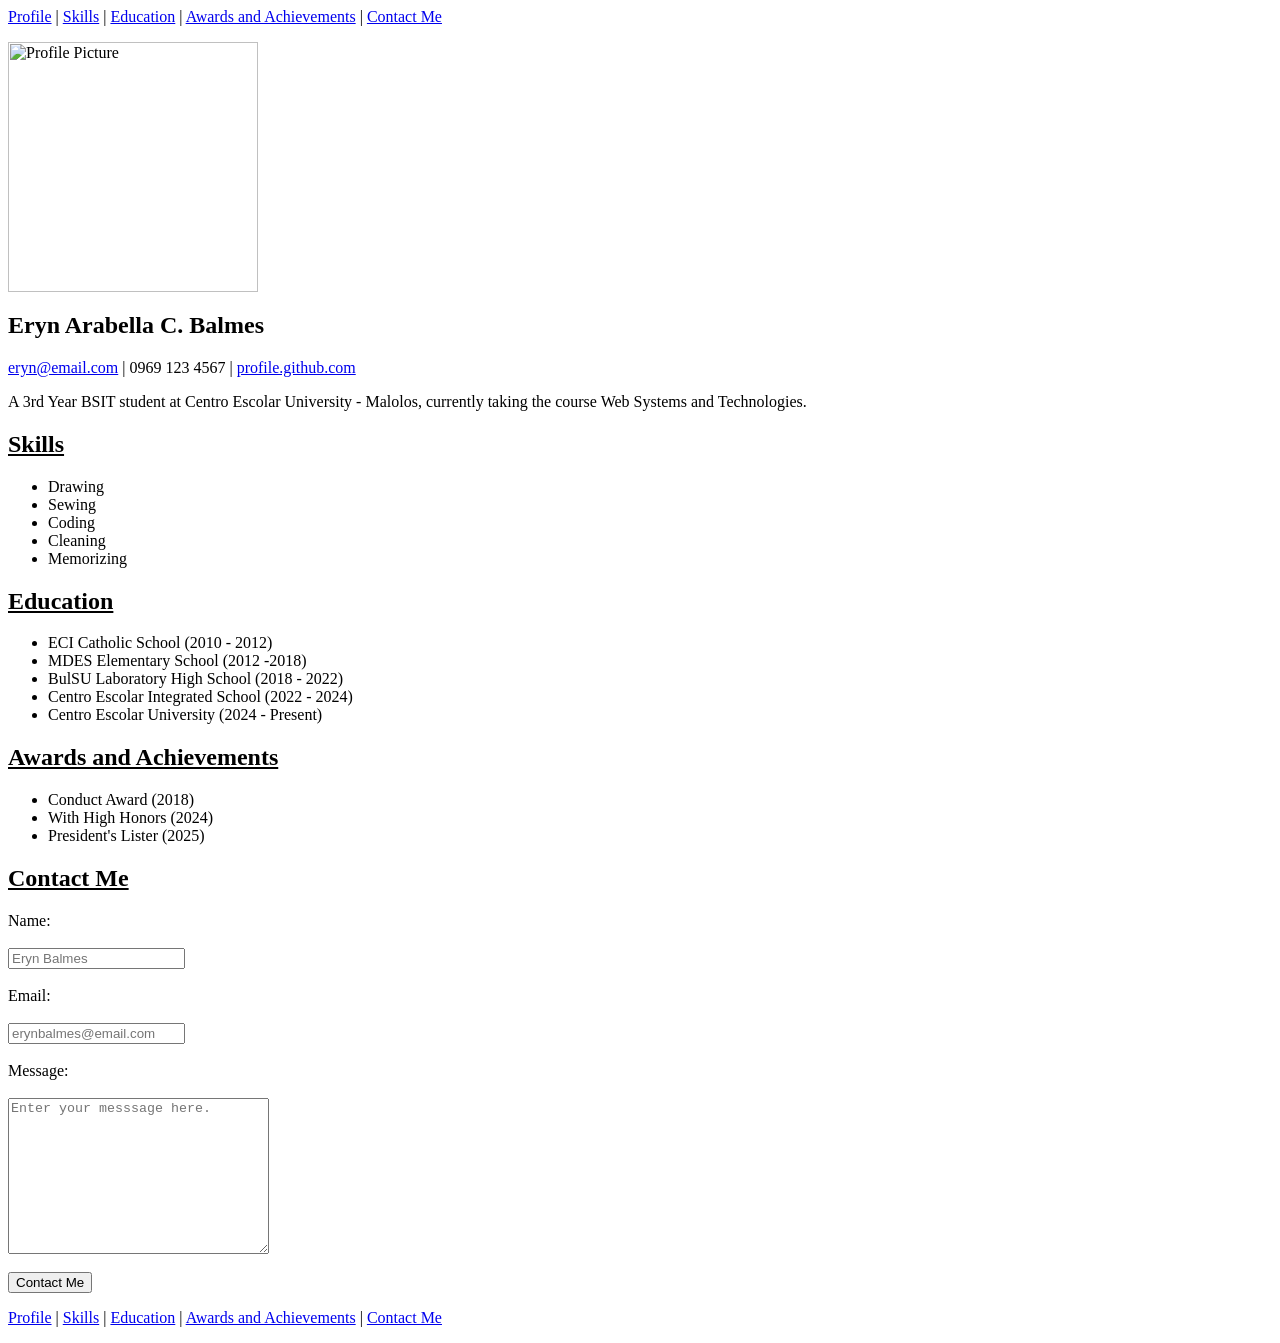
==== index.html @ 463a87ef "20" ====
<!DOCTYPE>
<html>
    <head>
        <meta charset="UTF-8">
        <title>PRIN135-PrelimExam</title>
    </head>

    <body>
        <header>
            <nav>
                <p><a href="#profile">Profile</a> |
                    <a href="#skills">Skills</a> | 
                    <a href="#education">Education</a> | 
                    <a href="#awards-and-achievements">Awards and Achievements</a> | 
                    <a href="#contact-me">Contact Me</a>
                </p>
            </nav>
        </header>

        <main>
            <section id="profile">
                <img src="https://encrypted-tbn0.gstatic.com/images?q=tbn:ANd9GcQ1rJT-6N7_VlaLS8rNq-G2VfBq84roXvgaKneuFckylw&s=10" alt="Profile Picture" width="250">
                <h1>Eryn Arabella C. Balmes</h1>
                <p><a href="https://mail.google.com" target="_blank">eryn@email.com</a> | 0969 123 4567 | <a href="https://github.com/balmes2433695-ops/PRIN135-PrelimExam.git" target="_blank">profile.github.com</a></p>
                <p>A 3rd Year BSIT student at Centro Escolar University - Malolos, currently taking the course Web Systems and Technologies.</p>
            </section>
            <section id="skills">
                <h1><u>Skills</u></h1>
                <ul>
                    <li>Drawing</li>
                    <li>Sewing</li>
                    <li>Coding</li>
                    <li>Cleaning</li>
                    <li>Memorizing</li>
                </ul>
            </section>
            <section id="education">
                <h1><u>Education</u></h1>
                <ul>
                    <li>ECI Catholic School (2010 - 2012)</li>
                    <li>MDES Elementary School (2012 -2018)</li>
                    <li>BulSU Laboratory High School (2018 - 2022)</li>
                    <li>Centro Escolar Integrated School (2022 - 2024)</li>
                    <li>Centro Escolar University (2024 - Present)</li>
                </ul>
            </section>
            <section id="awards-and-achievements">
                <h1><u>Awards and Achievements</u></h1>
                <ul>
                    <li>Conduct Award (2018)</li>
                    <li>With High Honors (2024)</li>
                    <li>President's Lister (2025)</li>
                </ul>
            </section>
            <section id="contact-me">
                <h1><u>Contact Me</u></h1>

                <label for="name">Name:</label><br><br>
                <input id="name" type="text" required maxlength="25" placeholder="Eryn Balmes"><br><br>
                
                <label for="email">Email:</label><br><br>
                <input id="email" type="email" required maxlength="25" placeholder="erynbalmes@email.com"><br><br>

                <label for="message">Message:</label><br><br>
                <textarea required maxlength="255" cols="30" rows="10" placeholder="Enter your messsage here."></textarea><br><br>

                <button type="submit">Contact Me</button>

            </section>
        </main>

        <footer>
            <nav>
                <p><a href="#profile">Profile</a> |
                    <a href="#skills">Skills</a> | 
                    <a href="#education">Education</a> | 
                    <a href="#awards-and-achievements">Awards and Achievements</a> | 
                    <a href="#contact-me">Contact Me</a>
                </p>
            </nav>
        </footer>
    </body>
</html>
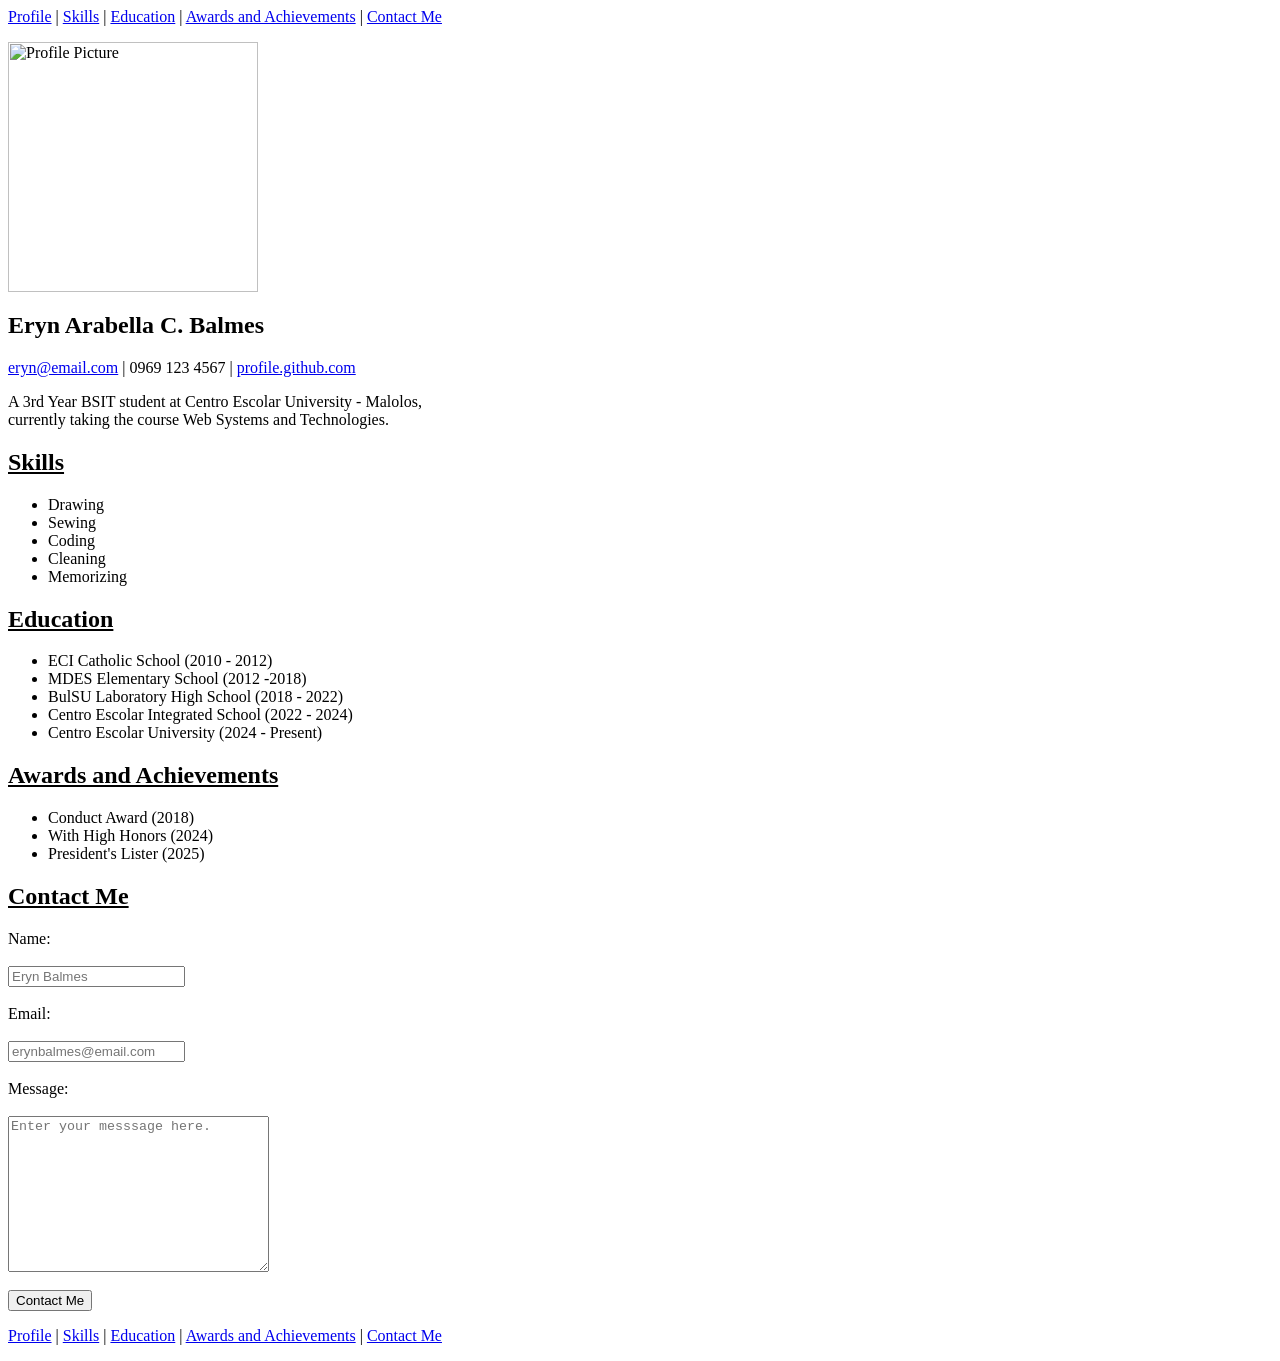
==== commit 8423ee3a: "Final" ====
--- a/index.html
+++ b/index.html
@@ -22,7 +22,7 @@
                 <img src="https://encrypted-tbn0.gstatic.com/images?q=tbn:ANd9GcQ1rJT-6N7_VlaLS8rNq-G2VfBq84roXvgaKneuFckylw&s=10" alt="Profile Picture" width="250">
                 <h1>Eryn Arabella C. Balmes</h1>
                 <p><a href="https://mail.google.com" target="_blank">eryn@email.com</a> | 0969 123 4567 | <a href="https://github.com/balmes2433695-ops/PRIN135-PrelimExam.git" target="_blank">profile.github.com</a></p>
-                <p>A 3rd Year BSIT student at Centro Escolar University - Malolos, currently taking the course Web Systems and Technologies.</p>
+                <p>A 3rd Year BSIT student at Centro Escolar University - Malolos,<br>currently taking the course Web Systems and Technologies.</p>
             </section>
             <section id="skills">
                 <h1><u>Skills</u></h1>
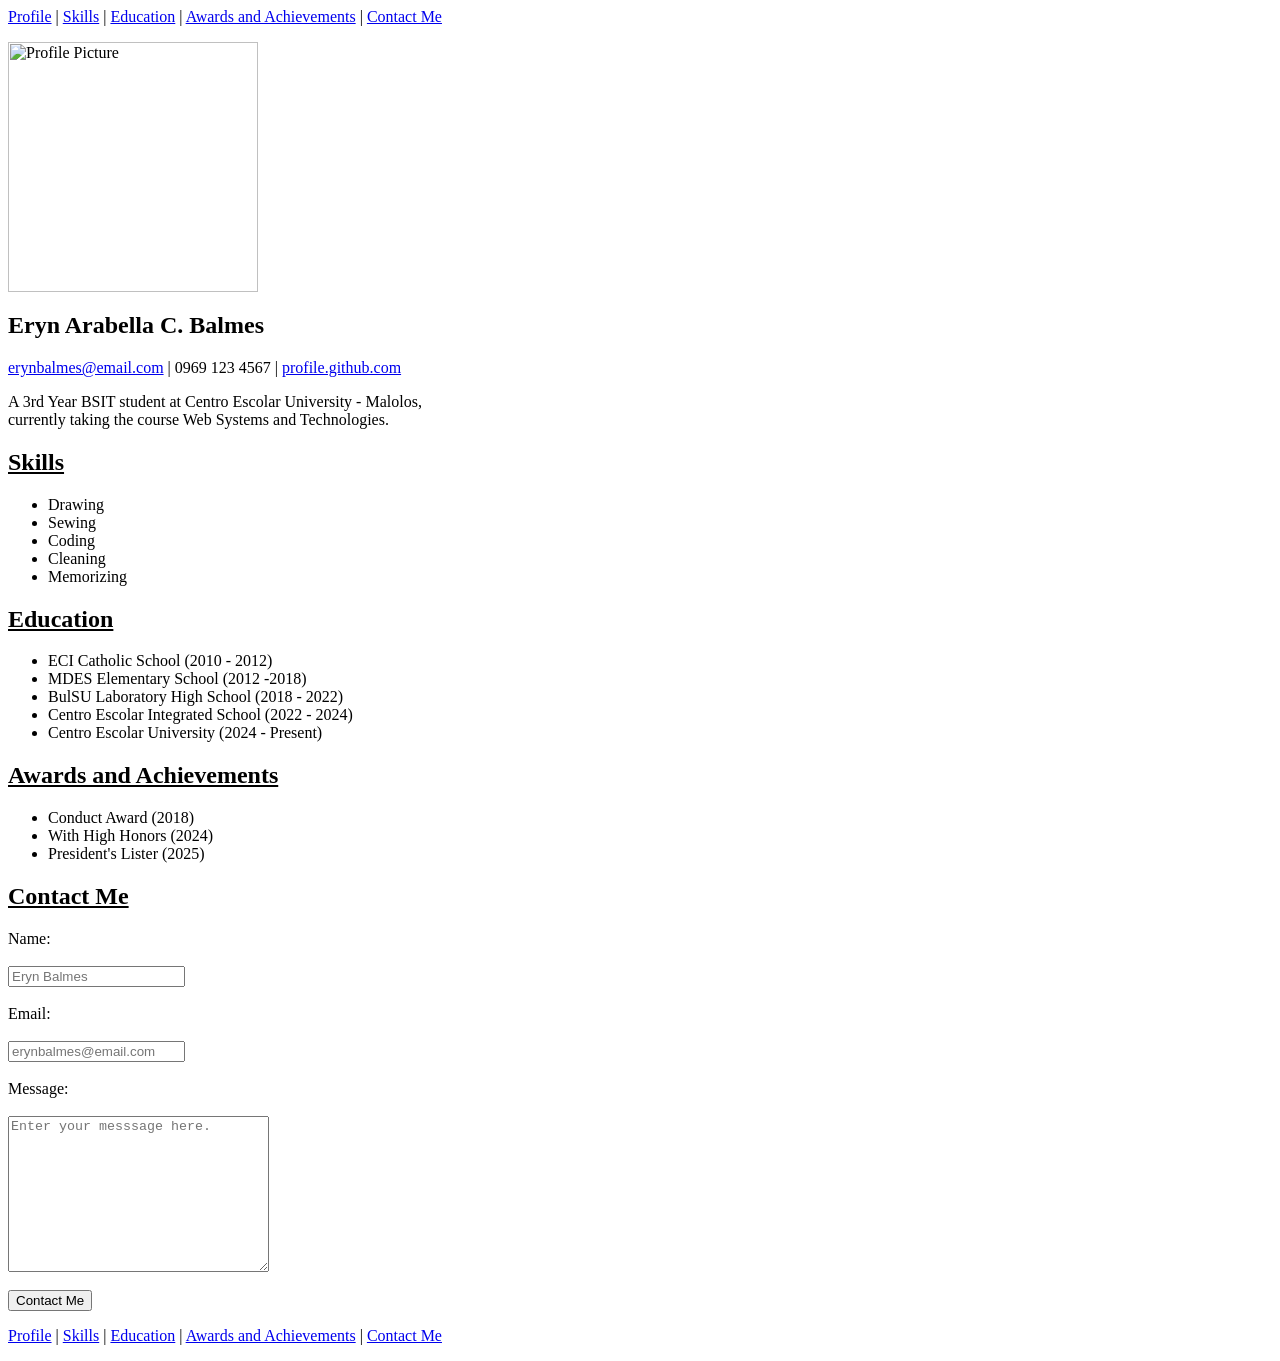
==== commit 5067463a: "Final final" ====
--- a/index.html
+++ b/index.html
@@ -21,7 +21,7 @@
             <section id="profile">
                 <img src="https://encrypted-tbn0.gstatic.com/images?q=tbn:ANd9GcQ1rJT-6N7_VlaLS8rNq-G2VfBq84roXvgaKneuFckylw&s=10" alt="Profile Picture" width="250">
                 <h1>Eryn Arabella C. Balmes</h1>
-                <p><a href="https://mail.google.com" target="_blank">eryn@email.com</a> | 0969 123 4567 | <a href="https://github.com/balmes2433695-ops/PRIN135-PrelimExam.git" target="_blank">profile.github.com</a></p>
+                <p><a href="https://mail.google.com" target="_blank">erynbalmes@email.com</a> | 0969 123 4567 | <a href="https://github.com/balmes2433695-ops/PRIN135-PrelimExam.git" target="_blank">profile.github.com</a></p>
                 <p>A 3rd Year BSIT student at Centro Escolar University - Malolos,<br>currently taking the course Web Systems and Technologies.</p>
             </section>
             <section id="skills">
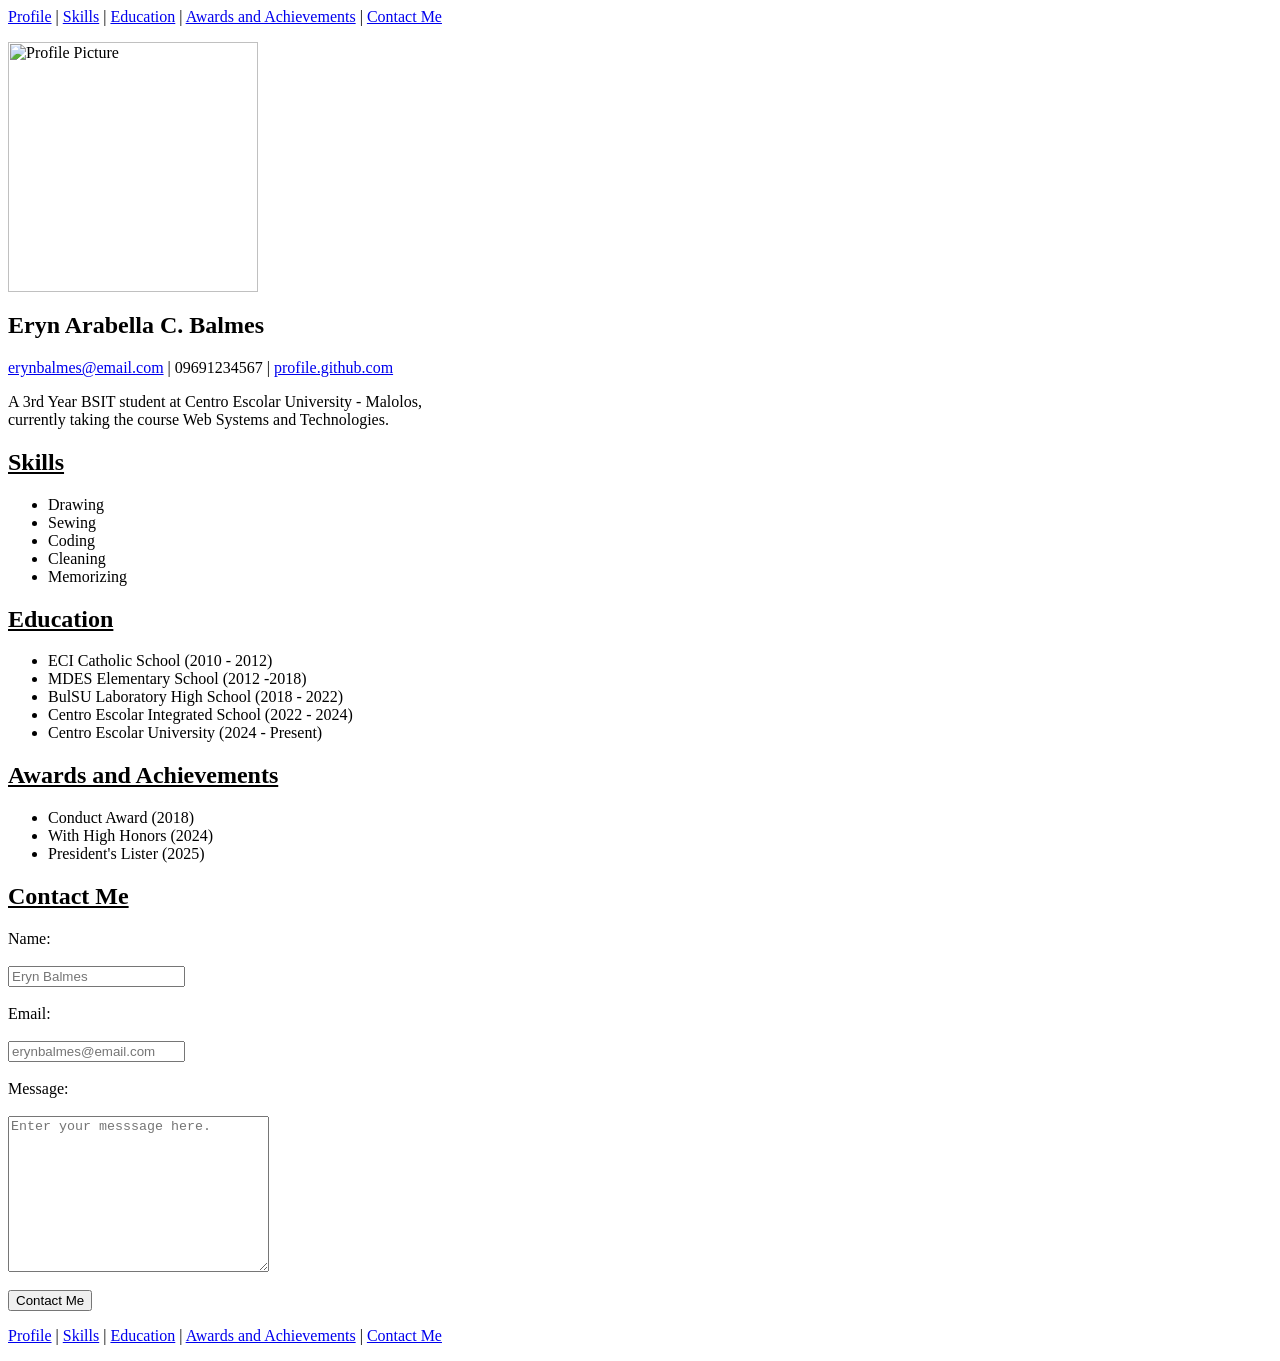
==== commit cf5de90a: "Final final final" ====
--- a/index.html
+++ b/index.html
@@ -21,7 +21,7 @@
             <section id="profile">
                 <img src="https://encrypted-tbn0.gstatic.com/images?q=tbn:ANd9GcQ1rJT-6N7_VlaLS8rNq-G2VfBq84roXvgaKneuFckylw&s=10" alt="Profile Picture" width="250">
                 <h1>Eryn Arabella C. Balmes</h1>
-                <p><a href="https://mail.google.com" target="_blank">erynbalmes@email.com</a> | 0969 123 4567 | <a href="https://github.com/balmes2433695-ops/PRIN135-PrelimExam.git" target="_blank">profile.github.com</a></p>
+                <p><a href="https://mail.google.com" target="_blank">erynbalmes@email.com</a> | 09691234567 | <a href="https://github.com/balmes2433695-ops/PRIN135-PrelimExam.git" target="_blank">profile.github.com</a></p>
                 <p>A 3rd Year BSIT student at Centro Escolar University - Malolos,<br>currently taking the course Web Systems and Technologies.</p>
             </section>
             <section id="skills">
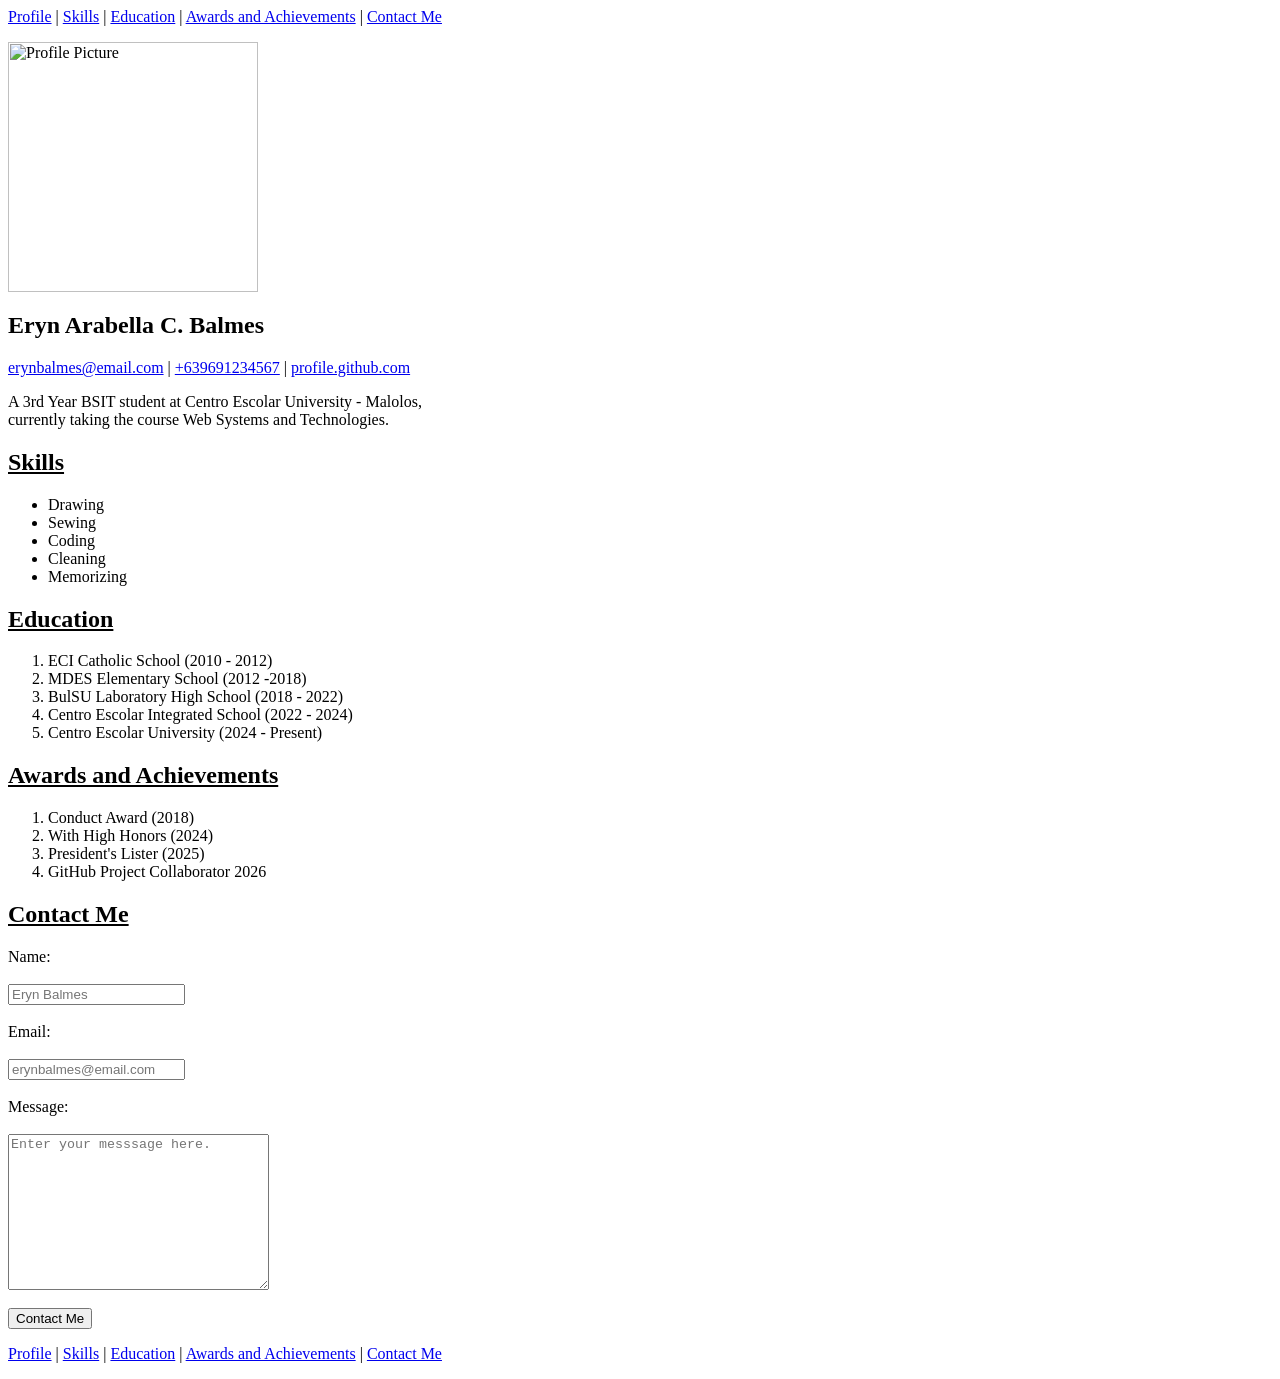
==== commit b904b1f3: "Merge pull request #1 from CEUMAL-PRIN135/updated_prelim_exam Added GitHub Project Collaborator Achi" ====
--- a/index.html
+++ b/index.html
@@ -21,11 +21,11 @@
             <section id="profile">
                 <img src="https://encrypted-tbn0.gstatic.com/images?q=tbn:ANd9GcQ1rJT-6N7_VlaLS8rNq-G2VfBq84roXvgaKneuFckylw&s=10" alt="Profile Picture" width="250">
                 <h1>Eryn Arabella C. Balmes</h1>
-                <p><a href="https://mail.google.com" target="_blank">erynbalmes@email.com</a> | 09691234567 | <a href="https://github.com/balmes2433695-ops/PRIN135-PrelimExam.git" target="_blank">profile.github.com</a></p>
+                <p><a href="mailto:https://mail.google.com" target="_blank">erynbalmes@email.com</a> | <a href="tel:+639691234567" target="_blank">+639691234567</a> | <a href="https://github.com/balmes2433695-ops/PRIN135-PrelimExam.git" target="_blank">profile.github.com</a></p>
                 <p>A 3rd Year BSIT student at Centro Escolar University - Malolos,<br>currently taking the course Web Systems and Technologies.</p>
             </section>
             <section id="skills">
-                <h1><u>Skills</u></h1>
+                <h2><u>Skills</u></h2>
                 <ul>
                     <li>Drawing</li>
                     <li>Sewing</li>
@@ -35,37 +35,38 @@
                 </ul>
             </section>
             <section id="education">
-                <h1><u>Education</u></h1>
-                <ul>
+                <h2><u>Education</u></h2>
+                <ol>
                     <li>ECI Catholic School (2010 - 2012)</li>
                     <li>MDES Elementary School (2012 -2018)</li>
                     <li>BulSU Laboratory High School (2018 - 2022)</li>
                     <li>Centro Escolar Integrated School (2022 - 2024)</li>
                     <li>Centro Escolar University (2024 - Present)</li>
-                </ul>
+                </ol>
             </section>
             <section id="awards-and-achievements">
-                <h1><u>Awards and Achievements</u></h1>
-                <ul>
+                <h2><u>Awards and Achievements</u></h2>
+                <ol>
                     <li>Conduct Award (2018)</li>
                     <li>With High Honors (2024)</li>
                     <li>President's Lister (2025)</li>
-                </ul>
+                    <li>GitHub Project Collaborator 2026</li>
+                </ol>
             </section>
             <section id="contact-me">
-                <h1><u>Contact Me</u></h1>
+                <h2><u>Contact Me</u></h2>
+                <form>
+                    <label for="name">Name:</label><br><br>
+                    <input id="name" type="text" required maxlength="25" name="name" placeholder="Eryn Balmes"><br><br>
+                    
+                    <label for="email">Email:</label><br><br>
+                    <input id="email" type="email" required maxlength="25" name="email" placeholder="erynbalmes@email.com"><br><br>
 
-                <label for="name">Name:</label><br><br>
-                <input id="name" type="text" required maxlength="25" placeholder="Eryn Balmes"><br><br>
-                
-                <label for="email">Email:</label><br><br>
-                <input id="email" type="email" required maxlength="25" placeholder="erynbalmes@email.com"><br><br>
+                    <label for="message">Message:</label><br><br>
+                    <textarea required maxlength="255" cols="30" rows="10" name="message" placeholder="Enter your messsage here."></textarea><br><br>
 
-                <label for="message">Message:</label><br><br>
-                <textarea required maxlength="255" cols="30" rows="10" placeholder="Enter your messsage here."></textarea><br><br>
-
-                <button type="submit">Contact Me</button>
-
+                    <button type="submit">Contact Me</button>
+                </form>
             </section>
         </main>
 
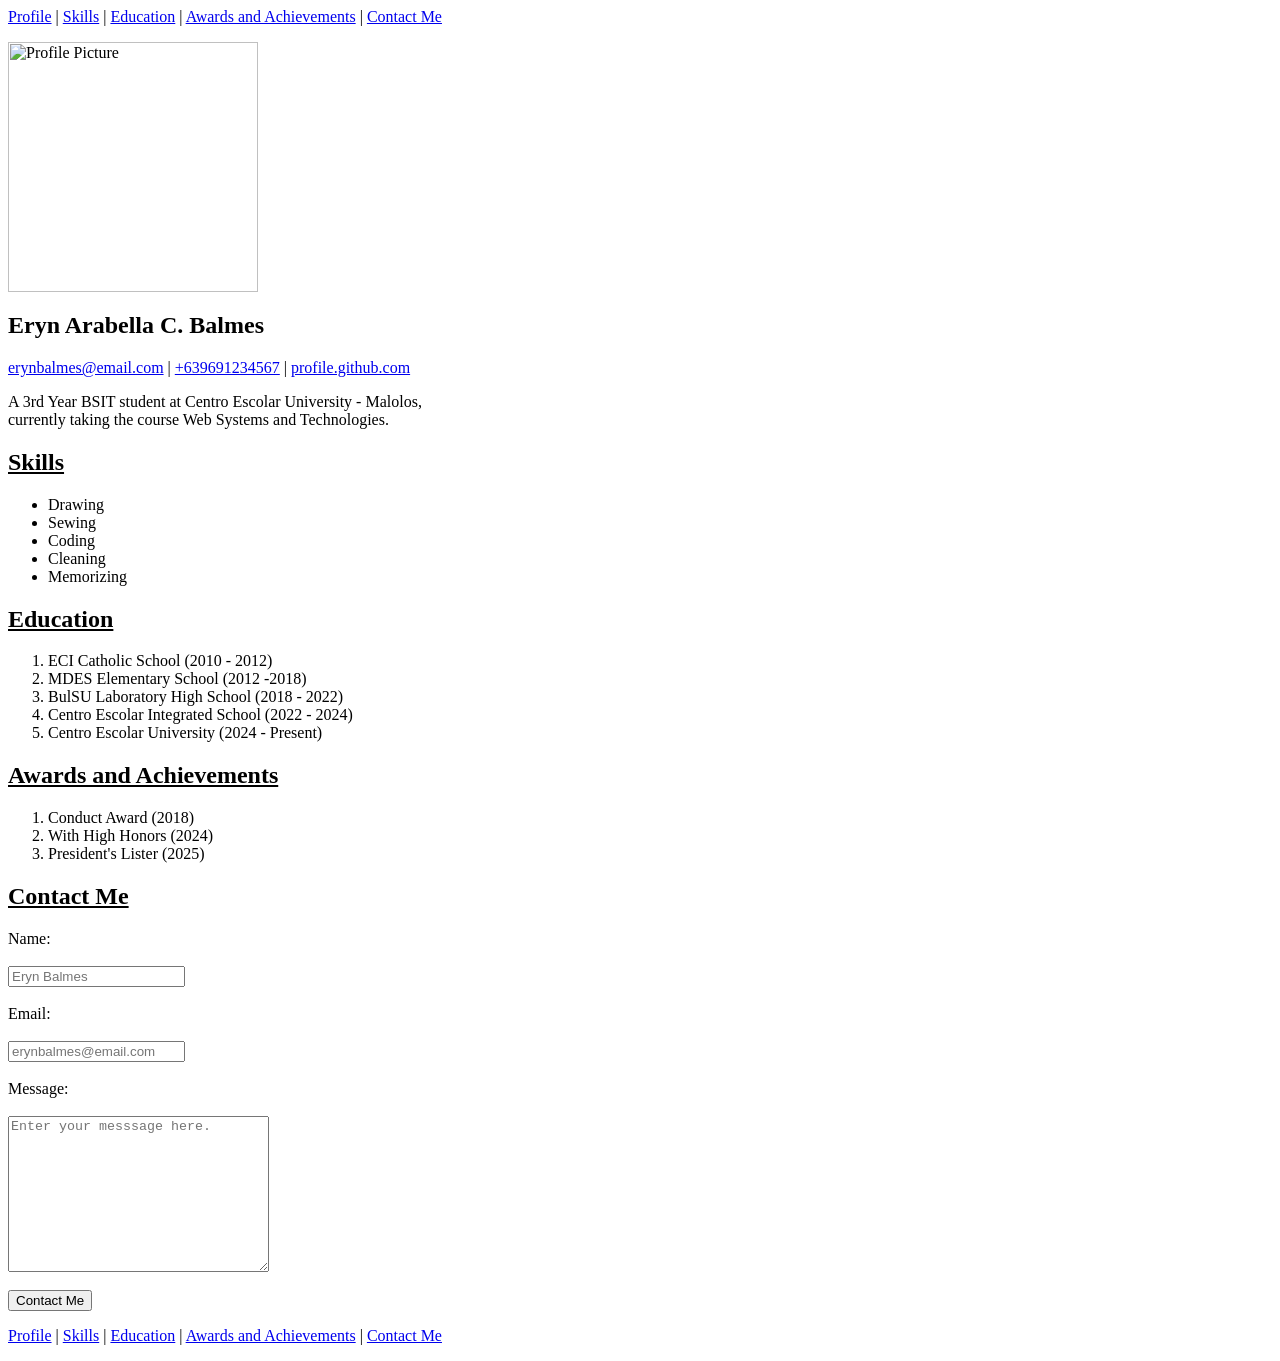
==== commit 3e937984: "Commit" ====
--- a/index.html
+++ b/index.html
@@ -50,7 +50,6 @@
                     <li>Conduct Award (2018)</li>
                     <li>With High Honors (2024)</li>
                     <li>President's Lister (2025)</li>
-                    <li>GitHub Project Collaborator 2026</li>
                 </ol>
             </section>
             <section id="contact-me">
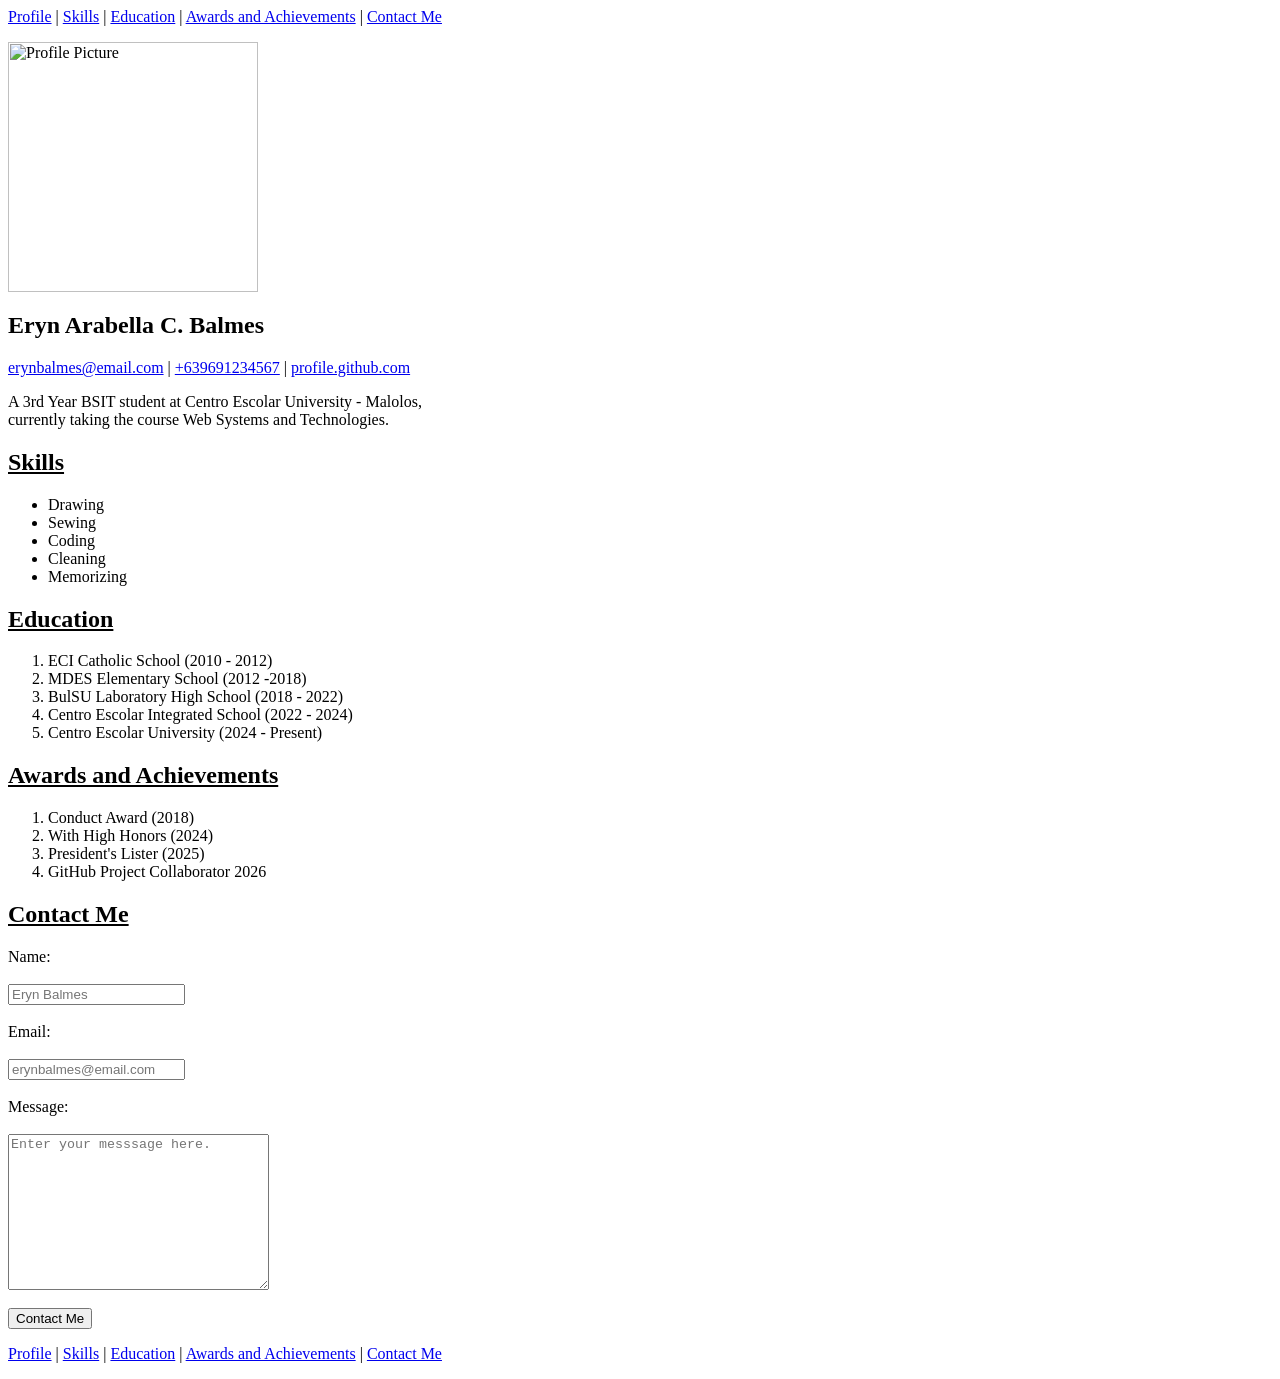
==== commit 4c787ea5: "Merge branch 'updated_prelim_exam' of https://github.com/balmes2433695-ops/PRIN135-PrelimExam into u" ====
--- a/index.html
+++ b/index.html
@@ -50,6 +50,7 @@
                     <li>Conduct Award (2018)</li>
                     <li>With High Honors (2024)</li>
                     <li>President's Lister (2025)</li>
+                    <li>GitHub Project Collaborator 2026</li>
                 </ol>
             </section>
             <section id="contact-me">
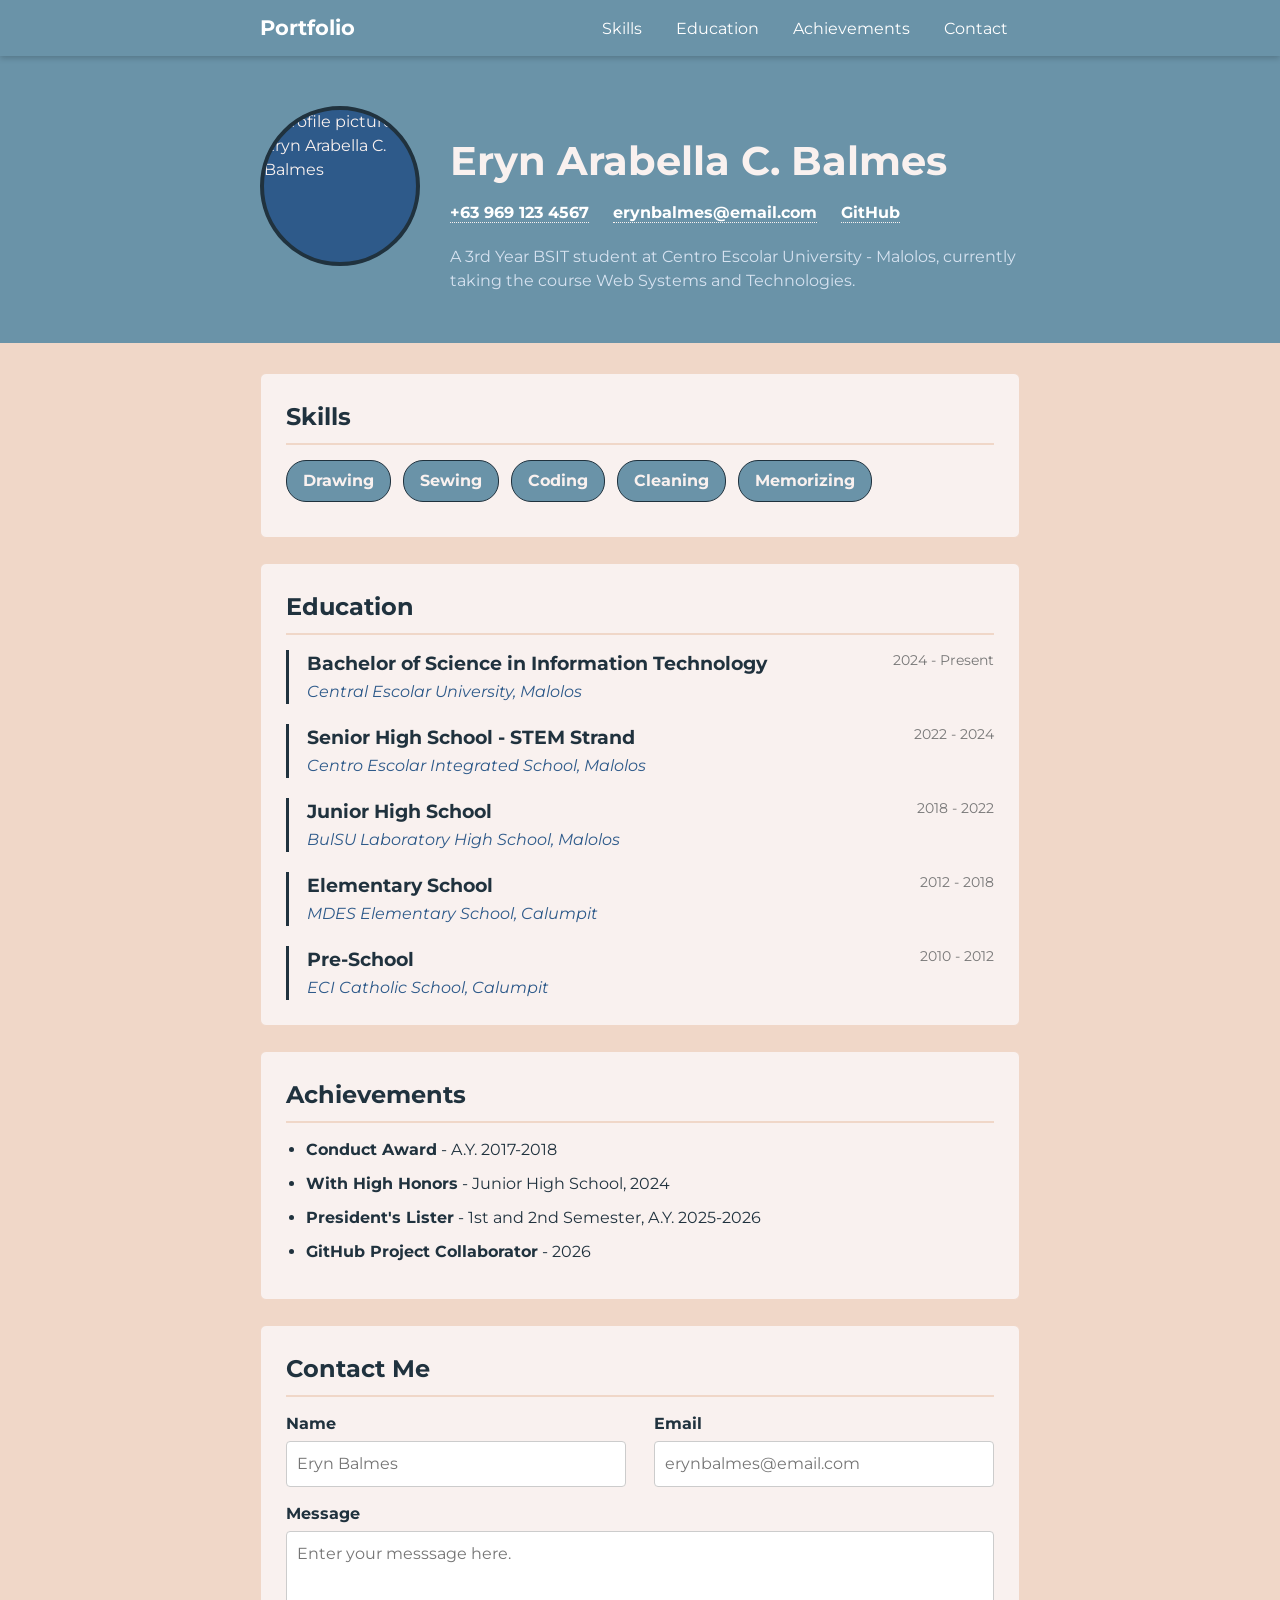
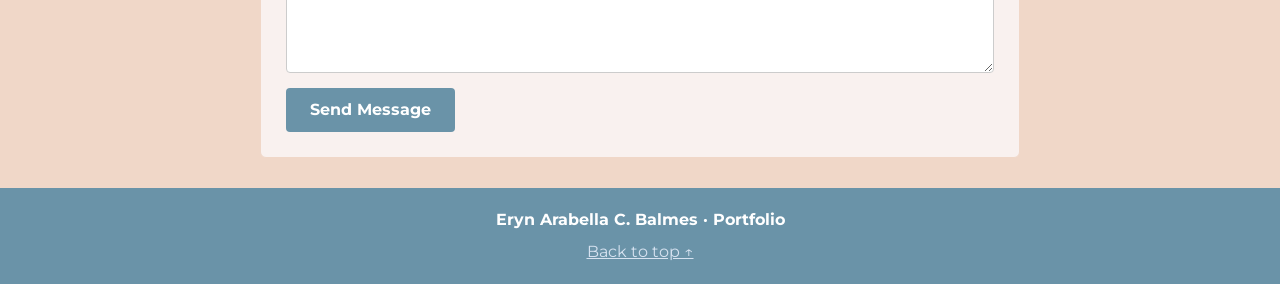
==== commit bc25fdd6: "Balmes - Midterms" ====
--- a/index.html
+++ b/index.html
@@ -1,84 +1,158 @@
-<!DOCTYPE>
-<html>
-    <head>
-        <meta charset="UTF-8">
-        <title>PRIN135-PrelimExam</title>
-    </head>
-
-    <body>
-        <header>
-            <nav>
-                <p><a href="#profile">Profile</a> |
-                    <a href="#skills">Skills</a> | 
-                    <a href="#education">Education</a> | 
-                    <a href="#awards-and-achievements">Awards and Achievements</a> | 
-                    <a href="#contact-me">Contact Me</a>
-                </p>
-            </nav>
-        </header>
-
-        <main>
-            <section id="profile">
-                <img src="https://encrypted-tbn0.gstatic.com/images?q=tbn:ANd9GcQ1rJT-6N7_VlaLS8rNq-G2VfBq84roXvgaKneuFckylw&s=10" alt="Profile Picture" width="250">
-                <h1>Eryn Arabella C. Balmes</h1>
-                <p><a href="mailto:https://mail.google.com" target="_blank">erynbalmes@email.com</a> | <a href="tel:+639691234567" target="_blank">+639691234567</a> | <a href="https://github.com/balmes2433695-ops/PRIN135-PrelimExam.git" target="_blank">profile.github.com</a></p>
-                <p>A 3rd Year BSIT student at Centro Escolar University - Malolos,<br>currently taking the course Web Systems and Technologies.</p>
-            </section>
-            <section id="skills">
-                <h2><u>Skills</u></h2>
-                <ul>
-                    <li>Drawing</li>
-                    <li>Sewing</li>
-                    <li>Coding</li>
-                    <li>Cleaning</li>
-                    <li>Memorizing</li>
-                </ul>
-            </section>
-            <section id="education">
-                <h2><u>Education</u></h2>
-                <ol>
-                    <li>ECI Catholic School (2010 - 2012)</li>
-                    <li>MDES Elementary School (2012 -2018)</li>
-                    <li>BulSU Laboratory High School (2018 - 2022)</li>
-                    <li>Centro Escolar Integrated School (2022 - 2024)</li>
-                    <li>Centro Escolar University (2024 - Present)</li>
-                </ol>
-            </section>
-            <section id="awards-and-achievements">
-                <h2><u>Awards and Achievements</u></h2>
-                <ol>
-                    <li>Conduct Award (2018)</li>
-                    <li>With High Honors (2024)</li>
-                    <li>President's Lister (2025)</li>
-                    <li>GitHub Project Collaborator 2026</li>
-                </ol>
-            </section>
-            <section id="contact-me">
-                <h2><u>Contact Me</u></h2>
-                <form>
-                    <label for="name">Name:</label><br><br>
-                    <input id="name" type="text" required maxlength="25" name="name" placeholder="Eryn Balmes"><br><br>
-                    
-                    <label for="email">Email:</label><br><br>
-                    <input id="email" type="email" required maxlength="25" name="email" placeholder="erynbalmes@email.com"><br><br>
-
-                    <label for="message">Message:</label><br><br>
-                    <textarea required maxlength="255" cols="30" rows="10" name="message" placeholder="Enter your messsage here."></textarea><br><br>
-
-                    <button type="submit">Contact Me</button>
-                </form>
-            </section>
-        </main>
-
-        <footer>
-            <nav>
-                <p><a href="#profile">Profile</a> |
-                    <a href="#skills">Skills</a> | 
-                    <a href="#education">Education</a> | 
-                    <a href="#awards-and-achievements">Awards and Achievements</a> | 
-                    <a href="#contact-me">Contact Me</a>
-                </p>
-            </nav>
-        </footer>
-    </body>
+<!DOCTYPE html>
+<html lang="en">
+
+<head>
+    <meta charset="UTF-8">
+    <meta name="viewport" content="width=device-width, initial-scale=1.0">
+    <title>PRIN135 - Midterm Exam | Portfolio</title>
+    <link rel="preconnect" href="https://fonts.googleapis.com">
+    <link rel="preconnect" href="https://fonts.gstatic.com" crossorigin>
+    <link href="https://fonts.googleapis.com/css2?family=Cal+Sans&family=Montserrat:ital,wght@0,100..900;1,100..900&display=swap" rel="stylesheet">
+    <link rel="stylesheet" href="style.css">
+</head>
+
+<body id="top">
+
+    <!-- ---------- Navigation ---------- -->
+    <nav class="site-nav">
+        <div class="nav-inner">
+            <a href="#top" class="nav-brand">Portfolio</a>
+            <ul class="nav-links">
+                <li><a href="#skills">Skills</a></li>
+                <li><a href="#education">Education</a></li>
+                <li><a href="#achievements">Achievements</a></li>
+                <li><a href="#contact">Contact</a></li>
+            </ul>
+        </div>
+    </nav>
+
+    <!-- ---------- Header ---------- -->
+    <header class="site-header">
+        <div class="header-inner clearfix">
+
+            <div class="photo-box">
+                <div class="photo-frame">
+                    <!-- Replace the image with your own profile picture -->
+                    <img class="photo" src="https://encrypted-tbn0.gstatic.com/images?q=tbn:ANd9GcQ1rJT-6N7_VlaLS8rNq-G2VfBq84roXvgaKneuFckylw&s=10" alt="Profile picture of Eryn Arabella C. Balmes">
+                </div>
+            </div>
+
+            <div class="header-text">
+                <h1 class="name">Eryn Arabella C. Balmes</h1>
+                <ul class="header-links">
+                    <li><a href="tel:+639123456789">+63 969 123 4567</a></li>
+                    <li><a href="mailto:erynbalmes@email.com">erynbalmes@email.com</a></li>
+                    <li><a href="https://github.com/balmes2433695-ops" target="_blank" rel="noopener noreferrer">GitHub</a>
+                    </li>
+                </ul>
+                <p class="profile">
+                    A 3rd Year BSIT student at Centro Escolar University - Malolos,
+                    currently taking the course Web Systems and Technologies.
+                </p>
+            </div>
+
+        </div>
+    </header>
+
+    <main class="wrapper">
+
+        <!-- ---------- Skills ---------- -->
+        <section id="skills" class="card">
+            <h2>Skills</h2>
+            <ul class="skill-list">
+                <li>Drawing</li>
+                <li>Sewing</li>
+                <li>Coding</li>
+                <li>Cleaning</li>
+                <li>Memorizing</li>
+            </ul>
+        </section>
+
+        <!-- ---------- Education ---------- -->
+        <section id="education" class="card">
+            <h2>Education</h2>
+
+            <div class="entry">
+                <span class="entry-year">2024 - Present</span>
+                <h3>Bachelor of Science in Information Technology</h3>
+                <p class="entry-school">Central Escolar University, Malolos</p>
+            </div>
+
+            <div class="entry">
+                <span class="entry-year">2022 - 2024</span>
+                <h3>Senior High School - STEM Strand</h3>
+                <p class="entry-school">Centro Escolar Integrated School, Malolos</p>
+            </div>
+
+            <div class="entry">
+                <span class="entry-year">2018 - 2022</span>
+                <h3>Junior High School</h3>
+                <p class="entry-school">BulSU Laboratory High School, Malolos</p>
+            </div>
+
+            <div class="entry">
+                <span class="entry-year">2012 - 2018</span>
+                <h3>Elementary School</h3>
+                <p class="entry-school">MDES Elementary School, Calumpit</p>
+            </div>
+
+            <div class="entry">
+                <span class="entry-year">2010 - 2012</span>
+                <h3>Pre-School</h3>
+                <p class="entry-school">ECI Catholic School, Calumpit</p>
+            </div>
+        </section>
+
+        <!-- ---------- Achievements ---------- -->
+        <section id="achievements" class="card">
+            <h2>Achievements</h2>
+            <ul class="achievement-list">
+                <li>
+                    <strong>Conduct Award</strong> - A.Y. 2017-2018
+                </li>
+                <li>
+                    <strong>With High Honors</strong> - Junior High School, 2024
+                </li>
+                <li>
+                    <strong>President's Lister</strong> - 1st and 2nd Semester, A.Y. 2025-2026
+                </li>
+                <li>
+                    <strong>GitHub Project Collaborator</strong> - 2026
+                </li>
+            </ul>
+        </section>
+
+        <!-- ---------- Contact me ---------- -->
+        <section id="contact" class="card">
+            <h2>Contact Me</h2>
+            <form class="contact-form" action="#" method="post">
+                <div class="form-row clearfix">
+                    <div class="field field-left">
+                        <label for="name">Name</label>
+                        <input type="text" id="name" name="name" placeholder="Eryn Balmes" required>
+                    </div>
+
+                    <div class="field field-right">
+                        <label for="email">Email</label>
+                        <input type="email" id="email" name="email" placeholder="erynbalmes@email.com" required>
+                    </div>
+                </div>
+
+                <label for="message">Message</label>
+                <textarea id="message" name="message" rows="5" placeholder="Enter your messsage here." required></textarea>
+
+                <button type="submit">Send Message</button>
+            </form>
+        </section>
+
+    </main>
+
+    <!-- ---------- Footer ---------- -->
+    <footer class="site-footer">
+        <p class="footer-name">Eryn Arabella C. Balmes &middot; Portfolio</p>
+        <a href="#top" class="back-to-top">Back to top &uarr;</a>
+    </footer>
+
+</body>
+
 </html>
--- a/style.css
+++ b/style.css
@@ -0,0 +1,346 @@
+/* ---------- Reset & base ---------- */
+* {
+  box-sizing: border-box; 
+}
+
+html {
+  scroll-behavior: smooth;
+}
+
+body {
+  margin: 0;
+  /* Task #14 */
+  font-family: "Montserrat", "Cal Sans", sans-serif;
+  line-height: 1.5;
+  background: #f0d7c8;
+  color: #20323e;
+}
+
+h1, h2, h3 {
+  margin-top: 0;
+}
+
+section {
+  scroll-margin-top: 70px;
+}
+
+/* ---------- Navigation ---------- */
+.site-nav {
+  /* Task #2 */
+  width: 100%;
+  height: 56px;
+  z-index: 10;
+  background: #6a93a8;
+  box-shadow: 0 2px 6px rgba(0, 0, 0, 0.2);
+  position: fixed;
+}
+
+.nav-inner {
+   /* Task #3 */
+  padding: 0 20px;
+  max-width: 800px;
+  margin: 0 auto;
+}
+
+.nav-brand {
+  float: left;
+  line-height: 56px;
+  color: #fff;
+  font-size: 1.3rem;
+  font-weight: bold;
+  text-decoration: none;
+}
+
+.nav-links {
+  float: right;
+  list-style: none;
+  margin: 0;
+  padding: 0;
+}
+
+.nav-links li {
+  display: inline-block;   
+}
+
+.nav-links a {
+  display: inline-block;
+  margin: 11px 0 0 6px;
+  padding: 6px 12px;
+  border-radius: 4px;
+  color: #fff;
+  text-decoration: none;
+}
+
+.nav-links a:hover {
+  /* Task #4 */
+  background-color: #20323e;
+}
+
+/* ---------- Header ---------- */
+.site-header {
+  background: #6a93a8;
+  color: #f9f1ef;
+  padding: 106px 20px 50px; 
+}
+
+.header-inner {
+   /* Task #5 */
+   max-width: 760px;
+   margin: 0 auto;
+}
+
+.clearfix::after {
+  content: "";
+  display: block;
+  clear: both;
+}
+
+.photo-box {
+  float: left;
+  width: 160px;
+  margin-right: 30px;
+}
+
+.photo-frame {
+  width: 160px;
+  height: 160px;
+  border: 4px solid #20323e;
+   /* Task #6 */
+  overflow: hidden;
+  background: #2e5a8a;
+  border-radius: 100%;
+}
+
+.photo {
+  display: block;
+  width: 100%;
+  height: 100%;
+  object-fit: cover;
+}
+
+.header-text {
+  overflow: hidden;
+  padding-top: 25px;
+}
+
+.name {
+  margin: 0 0 10px;
+  font-size: 2.5rem;
+}
+
+.header-links {
+  list-style: none;
+  margin: 0 0 15px;
+  padding: 0;
+}
+
+.header-links li {
+  display: inline-block;
+  margin: 0 20px 5px 0;
+}
+
+.header-links a {
+  color: #fff;
+  font-weight: bold;
+  text-decoration: none;
+   /* Task #7 */
+  border-bottom: 1px dotted #f9f1ef;
+  
+}
+
+.header-links a:hover {
+  color: #20323e;
+}
+
+.profile {
+  margin: 0;
+  color: #d6e2f0;
+}
+
+/* ---------- Wrapper & cards ---------- */
+.wrapper {
+   /* Task #8 */
+  padding: 0 20px;
+  max-width: 800px;
+  margin: 30px auto;
+}
+
+.card {
+  background: #f9f1ef;
+  border: 1px solid #f0d7c8;
+  border-radius: 6px;
+  padding: 25px;
+  margin-bottom: 25px;
+}
+
+.card h2 {
+  margin-bottom: 15px;
+  padding-bottom: 8px;
+  border-bottom: 2px solid #f0d7c8;
+  color: #20323e;
+}
+
+/* ---------- Skills ---------- */
+.skill-list {
+  list-style: none;
+  margin: 0;
+  padding: 0;
+}
+
+.skill-list li {
+   /* Task #9 */
+  margin: 0 8px 10px 0;
+  padding: 8px 16px;
+  background: #6a93a8;
+  border: 1px solid #20323e;
+  border-radius: 20px;
+  color: #f9f1ef;
+  font-weight: bold;
+  display: inline-block;
+}
+
+/* ---------- Education ---------- */
+.entry {
+  position: relative;
+  margin-bottom: 20px;
+  padding-left: 18px;
+   /* Task #10 */
+  border-left: 3px solid #20323e;
+}
+
+.entry:last-child {
+  margin-bottom: 0;
+}
+
+.entry h3 {
+  margin-bottom: 2px;
+}
+
+.entry p {
+  margin: 0;
+}
+
+.entry-year {
+   /* Task #11 */
+  margin-left: 10px;
+  color: #777;
+  font-size: 0.9rem;
+  float: right;
+}
+
+.entry-school {
+  color: #2e5a8a;
+  font-style: italic;
+}
+
+/* ---------- Achievements ---------- */
+.achievement-list {
+  margin: 0;
+  padding-left: 20px;
+}
+
+.achievement-list li {
+   /* Task #12 */
+  padding-bottom: 10px;
+}
+
+/* ---------- Contact form ---------- */
+.form-row .field {
+  width: 48%;                
+}
+
+.field-left {
+  float: left;
+}
+
+.field-right {
+  float: right;
+}
+
+.contact-form label {
+  display: block;
+  margin-bottom: 5px;
+  font-weight: bold;
+}
+
+.contact-form input,
+.contact-form textarea {
+  display: block;
+  width: 100%;
+  margin-bottom: 15px;
+  padding: 10px;
+  border: 1px solid #ccc;
+  border-radius: 4px;
+  font: inherit;
+}
+
+.contact-form textarea {
+  resize: vertical;
+}
+
+.contact-form button {
+  padding: 10px 24px;
+  border: none;
+  border-radius: 4px;
+  background: #6a93a8;
+  color: #fff;
+  font: inherit;
+  font-weight: bold;
+  cursor: pointer;
+}
+
+.contact-form button:hover {
+  background: #20323e;
+}
+
+/* ---------- Footer ---------- */
+.site-footer {
+  background: #6a93a8;
+  color: #fff;
+  padding: 20px 30px;
+   /* Task #13 */
+  text-align: center;
+}
+
+.footer-name {
+  margin: 0 0 8px;
+  font-weight: bold;
+}
+
+.back-to-top {
+  color: #d6e2f0;
+}
+
+/* ---------- Small screens ---------- */
+@media (max-width: 600px) {
+  .nav-inner {
+    padding: 0 12px;
+  }
+
+  .nav-links a {
+    margin-left: 0;
+    padding: 6px 7px;
+    font-size: 0.85rem;
+  }
+
+  /* Stack the photo above the text */
+  .photo-box {
+    float: none;
+    margin: 0 auto 20px;
+  }
+
+  .header-text {
+    padding-top: 0;
+    text-align: center;
+  }
+
+  .header-links li {
+    margin: 0 10px 5px;        /* even spacing so the row stays centered */
+  }
+
+  .entry-year {
+    float: none;
+    display: block;
+    margin: 0;
+  }
+}
